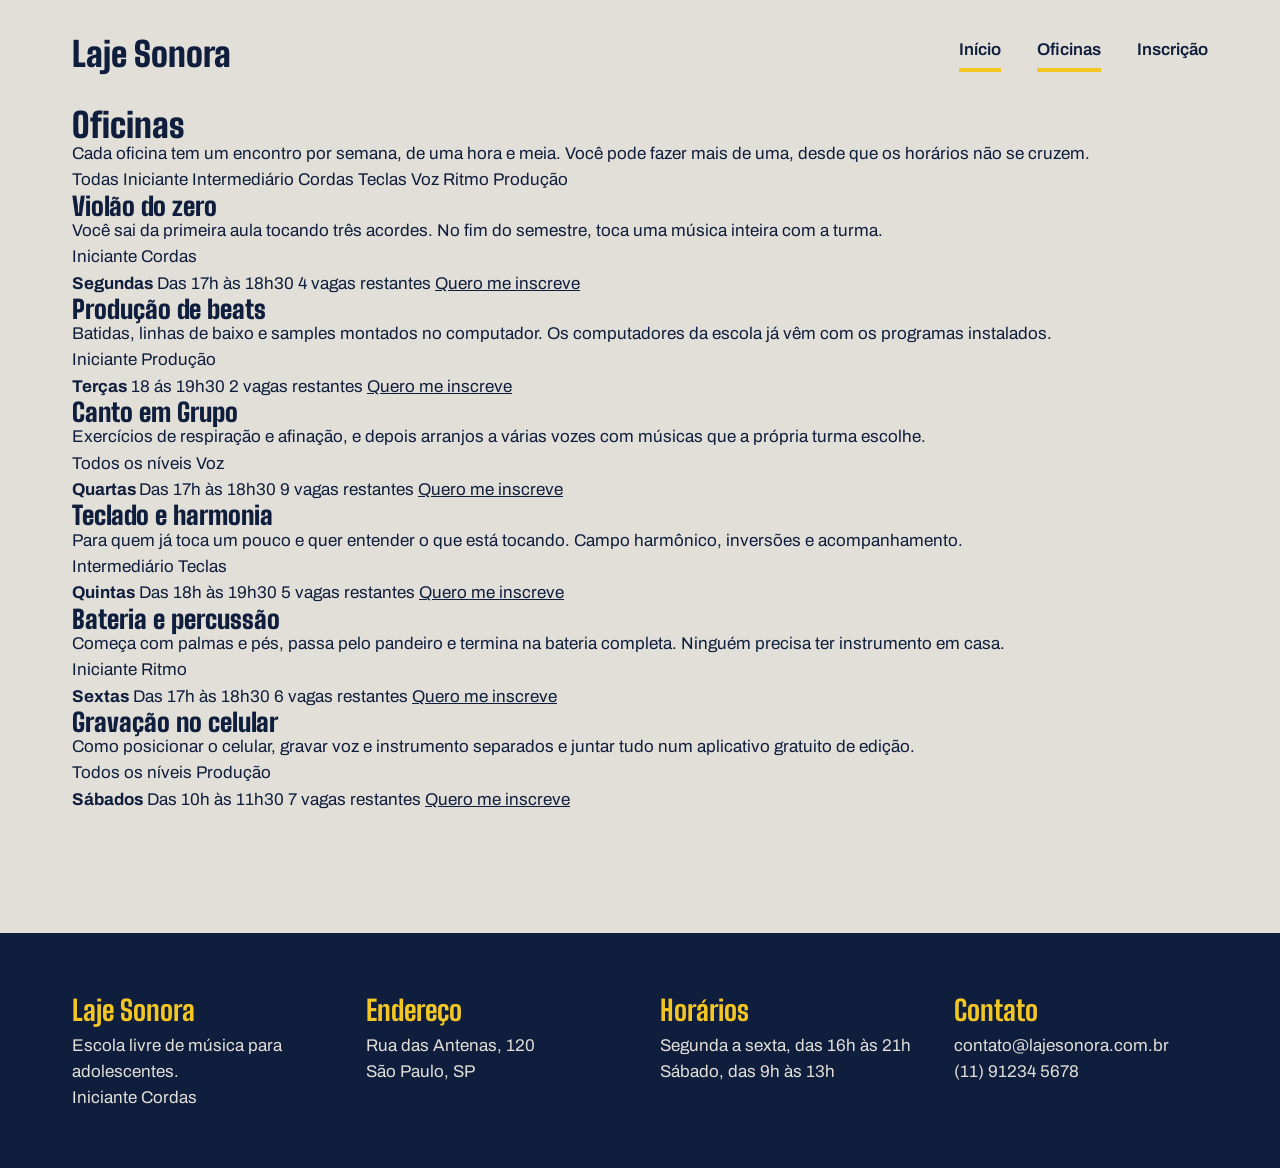
==== oficinas.html @ b62bff8b "HTML da página de oficinas" ====
<!DOCTYPE html>
<html lang="pt-BR">
<head>
    <meta charset="UTF-8">
    <meta name="viewport" content="width=device-width, initial-scale=1.0">
    <link rel="preconnect" href="https://fonts.googleapis.com">
    <link rel="preconnect" href="https://fonts.gstatic.com" crossorigin>
    <link href="https://fonts.googleapis.com/css2?family=Archivo:ital,wght@0,100..900;1,100..900&family=Big+Shoulders:opsz,wght@10..72,100..900&display=swap" rel="stylesheet">
    <link rel="stylesheet" href="oficinas.css">     
    <title>Laje Sonora | Oficinas</title>
</head>
<body>
    <header class="conteudo topo ">
        <a href="index.html" class="logo">Laje Sonora</a>
        <nav class="menu">
            <a = href="index.html" class="atual" >Início</a>
            <a href="oficinas.html" class="atual">Oficinas</a>
            <a href="inscricao.html">Inscrição</a>
        </nav>
    </header>
    <main class="conteudo">
        <h1 class="titulo-pagina">Oficinas</h1>
        <p class="subtitulo-pagina">Cada oficina tem um encontro por semana, de uma hora e meia. Você pode fazer mais de uma, desde que os horários não se cruzem.</p>
        <div class="filtros">
            <span class="filtro" class="ativo">Todas</span>
            <span class="filtro">Iniciante</span>
            <span class="filtro">Intermediário</span>
            <span class="filtro">Cordas</span>
            <span class="filtro">Teclas</span>
            <span class="filtro">Voz</span>
            <span class="filtro">Ritmo</span>
            <span class="filtro">Produção</span>
        </div>
        <div class="lista">
            <article class="oficina">
                <div class="foto foto-azul"></div>
                <div class="oficina-texto">
                    <h2>Violão do zero</h2>
                    <p>Você sai da primeira aula tocando três acordes. No fim do semestre, toca uma música inteira com a turma.</p>
                    <div class="etiquetas">
                        <span class="etiqueta">Iniciante</span>
                        <span class="etiqueta">Cordas</span>
                    </div>
                </div>
                <strong>Segundas</strong>
                    <span>Das 17h às 18h30</span>
                    <span>4 vagas restantes</span>
                    <a href="inscricao.html">Quero me inscreve</a>
            </article>
            <article class="oficina">
                <div class="foto foto-amarela"></div>
                <div class="oficina-texto">
                    <h2>Produção de beats</h2>
                    <p>Batidas, linhas de baixo e samples montados no computador. Os computadores da escola já vêm com os programas instalados.</p>
                    <div class="etiquetas">
                        <span class="etiqueta">Iniciante</span>
                        <span class="etiqueta">Produção</span>
                    </div>
                </div>
                <strong>Terças</strong>
                    <span>18 ás 19h30</span>
                    <span>2 vagas restantes</span>
                    <a href="inscricao.html">Quero me inscreve</a>
            </article>
            <article class="oficina">
                <div class="foto foto-tinta"></div>
                <div class="oficina-texto">
                    <h2>Canto em Grupo</h2>
                    <p>Exercícios de respiração e afinação, e depois arranjos a várias vozes com músicas que a própria turma escolhe.</p>
                    <div class="etiquetas">
                        <span class="etiqueta">Todos os níveis</span>
                        <span class="etiqueta">Voz</span>
                    </div>
                </div>
                <strong>Quartas </strong>
                    <span>Das 17h às 18h30</span>
                    <span>9 vagas restantes</span>
                    <a href="inscricao.html">Quero me inscreve</a>    
            </article>
            <article class="oficina">
                <div class="foto"></div>
                <div class="oficina-texto">
                    <h2>Teclado e harmonia</h2>
                    <p>Para quem já toca um pouco e quer entender o que está tocando. Campo harmônico, inversões e acompanhamento.</p>
                    <div class="etiquetas">
                        <span class="etiqueta">Intermediário</span>
                        <span class="etiqueta">Teclas</span>
                    </div>
                </div>
                <strong>Quintas</strong>
                    <span>Das 18h às 19h30</span>
                    <span>5 vagas restantes</span>
                    <a href="inscricao.html">Quero me inscreve</a>        
            </article>
            <article class="oficina">
                <div class="foto foto-azul"></div>
                <div class="oficina-texto">
                    <h2>Bateria e percussão</h2>
                    <p>Começa com palmas e pés, passa pelo pandeiro e termina na bateria completa. Ninguém precisa ter instrumento em casa.</p>
                    <div class="etiquetas">
                        <span class="etiqueta">Iniciante</span>
                        <span class="etiqueta">Ritmo</span>
                    </div>
                </div>
                <strong>Sextas</strong>
                    <span>Das 17h às 18h30</span>
                    <span>6 vagas restantes</span>
                    <a href="inscricao.html">Quero me inscreve</a>
            </article>
            <article class="oficina">
                <div class="foto foto-amarela"></div>
                <div class="oficina-texto">
                    <h2>Gravação no celular</h2>
                    <p>Como posicionar o celular, gravar voz e instrumento separados e juntar tudo num aplicativo gratuito de edição.</p>
                    <div class="etiquetas">
                        <span class="etiqueta">Todos os níveis</span>
                        <span class="etiqueta">Produção</span>
                    </div>
                </div>
                <strong>Sábados</strong>
                    <span>Das 10h às 11h30</span>
                    <span>7 vagas restantes</span>
                    <a href="inscricao.html">Quero me inscreve</a>
                
            </article>
        </div>
    </main>
        <footer class="rodape">
            <div class="conteudo rodape-colunas">
                <div class="rodape-coluna">
                    <h4>Laje Sonora</h4>
                    <p>Escola livre de música para adolescentes.</p>
                    <div class="etiquetas">
                        <span class="etiqueta">Iniciante</span>
                        <span class="etiqueta">Cordas</span>
                    </div>
                </div>
                <div class="rodape-coluna">
                    <h4>Endereço</h4>
                    <p>Rua das Antenas, 120
                        <br>
                        São Paulo, SP
                    </p>
                </div>
                <div class="rodape-coluna">
                    <h4>Horários</h4>
                    <p>Segunda a sexta, das 16h às 21h
                        <br>
                        Sábado, das 9h às 13h
                    </p>
                </div>
                <div class="rodape-coluna">
                    <h4>Contato</h4>
                    <p>contato@lajesonora.com.br
                        <br>
                        (11) 91234 5678
                    </p>
                </div>
            </div>
        </footer>
</body>
</html>
---- oficinas.css ----
* {
    margin: 0;
    padding: 0;
    box-sizing: border-box;
}

:root {
    --concreto: #E2DFD8;
    --concreto-escuro: #CBC7BE;
    --tinta: #0F1E3D;
    --caixa-dagua: #1F5FBF;
    --fita: #F3C623;
    --branco: #FFFFFF;

    --fonte-cartaz: "Big Shoulders", "Arial Narrow", sans-serif;
    --fonte-texto: "Archivo", Arial, sans-serif;
}

body {
    background-color: var(--concreto);
    color: var(--tinta);
    font-family: var(--fonte-texto);
    font-size: 17px;
    line-height: 1.55;
}

a {
    color: inherit;
}

h1,
h2,
h3 {
    font-family: var(--fonte-cartaz);
    font-weight: 900;
    line-height: 0.95;
}

.conteudo {
    max-width: 1200px;
    margin-inline: auto;
    padding-inline: 32px;
}

.topo {
    padding-block: 28px;
    display: flex;
    justify-content: space-between;
    align-items: center;
}

.logo {
    font-family: var(--fonte-cartaz);
    font-size: 34px;
    font-weight: 900;
    text-decoration: none;
}

.menu {
    display: flex;
    gap: 36px;
}

.menu a {
    font-weight: 600;
    text-decoration: none;
    padding-bottom: 4px;
    border-bottom: 4px solid transparent;
}

.menu a:hover {
    border-bottom-color: var(--tinta);
}

.menu a.atual {
    border-bottom-color: var(--fita);
}

.rodape {
    margin-top: 120px;
    background-color: var(--tinta);
    color: var(--concreto);
    padding-block: 56px;
}

.rodape-colunas {
    display: flex;
    gap: 40px;
}

.rodape-coluna {
    flex: 1;
}

.rodape h4 {
    font-family: var(--fonte-cartaz);
    font-size: 28px;
    color: var(--fita);
}

.foto-azul {
    background-color: var(--caixa-dagua);
}

.foto-amarela {
    background-color: var(--fita);
}

.foto-tinta {
    background-color: var(--tinta);
}
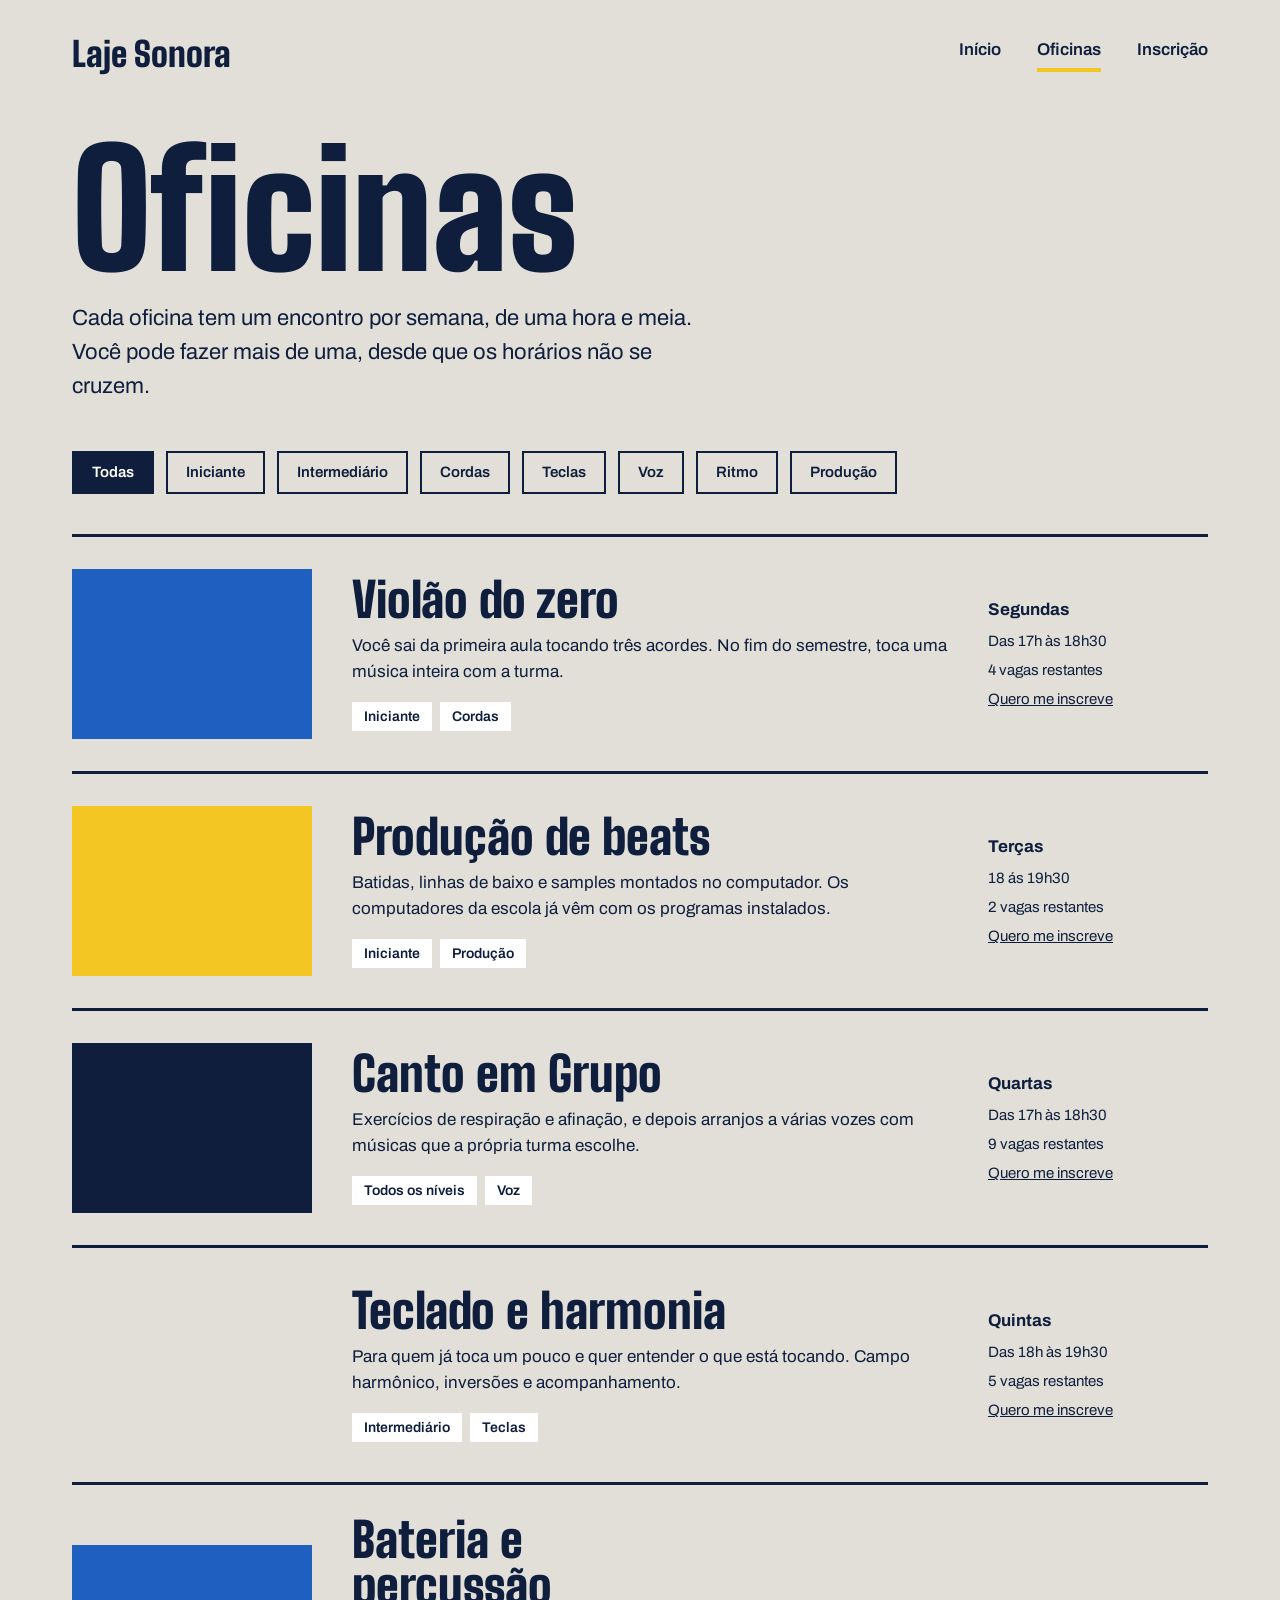
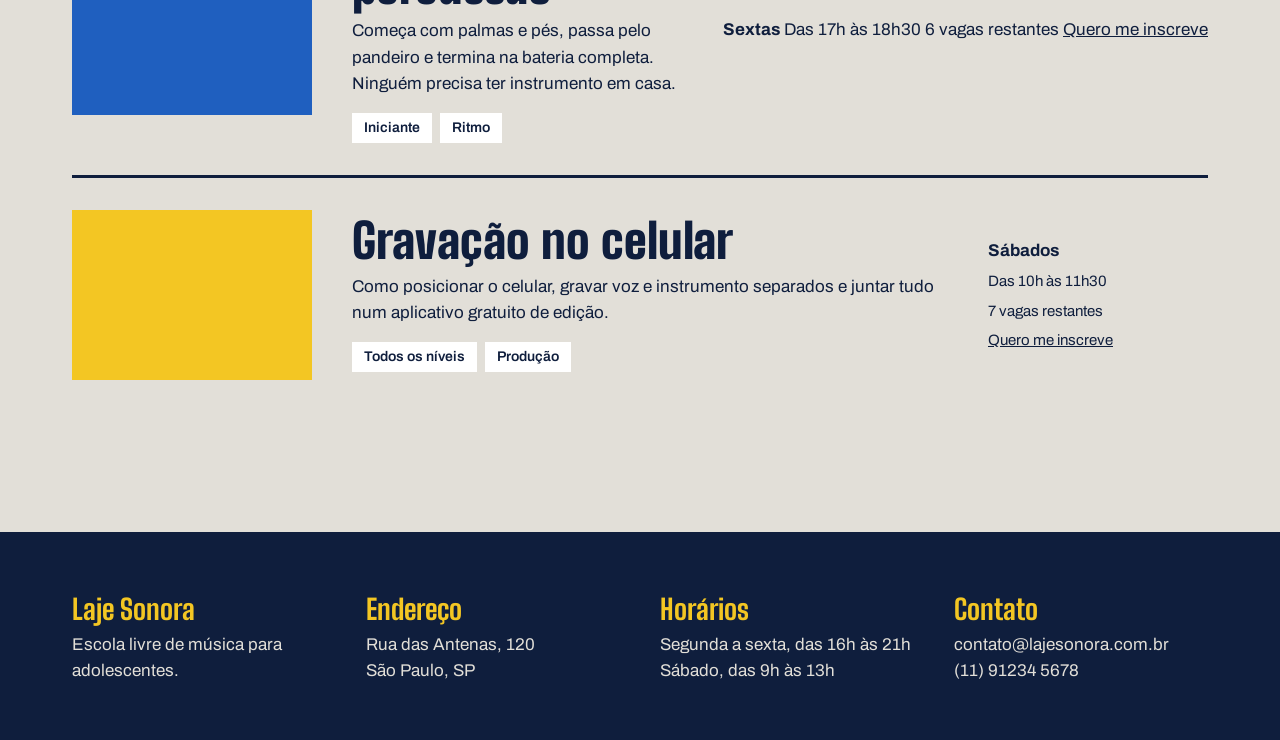
==== commit a68e555c: "Página de oficinas pronta" ====
--- a/oficinas.html
+++ b/oficinas.html
@@ -13,7 +13,7 @@
     <header class="conteudo topo ">
         <a href="index.html" class="logo">Laje Sonora</a>
         <nav class="menu">
-            <a = href="index.html" class="atual" >Início</a>
+            <a = href="index.html" >Início</a>
             <a href="oficinas.html" class="atual">Oficinas</a>
             <a href="inscricao.html">Inscrição</a>
         </nav>
@@ -22,7 +22,7 @@
         <h1 class="titulo-pagina">Oficinas</h1>
         <p class="subtitulo-pagina">Cada oficina tem um encontro por semana, de uma hora e meia. Você pode fazer mais de uma, desde que os horários não se cruzem.</p>
         <div class="filtros">
-            <span class="filtro" class="ativo">Todas</span>
+            <span class="filtro ativo">Todas</span>
             <span class="filtro">Iniciante</span>
             <span class="filtro">Intermediário</span>
             <span class="filtro">Cordas</span>
@@ -42,10 +42,12 @@
                         <span class="etiqueta">Cordas</span>
                     </div>
                 </div>
-                <strong>Segundas</strong>
+                <div class="oficina-detalhes">
+                    <strong>Segundas</strong>
                     <span>Das 17h às 18h30</span>
                     <span>4 vagas restantes</span>
                     <a href="inscricao.html">Quero me inscreve</a>
+                </div>           
             </article>
             <article class="oficina">
                 <div class="foto foto-amarela"></div>
@@ -57,10 +59,12 @@
                         <span class="etiqueta">Produção</span>
                     </div>
                 </div>
-                <strong>Terças</strong>
+                <div class="oficina-detalhes">
+                    <strong>Terças</strong>
                     <span>18 ás 19h30</span>
                     <span>2 vagas restantes</span>
                     <a href="inscricao.html">Quero me inscreve</a>
+                </div>    
             </article>
             <article class="oficina">
                 <div class="foto foto-tinta"></div>
@@ -72,10 +76,12 @@
                         <span class="etiqueta">Voz</span>
                     </div>
                 </div>
-                <strong>Quartas </strong>
+                <div class="oficina-detalhes">
+                    <strong>Quartas </strong>
                     <span>Das 17h às 18h30</span>
                     <span>9 vagas restantes</span>
-                    <a href="inscricao.html">Quero me inscreve</a>    
+                    <a href="inscricao.html">Quero me inscreve</a>  
+                </div>  
             </article>
             <article class="oficina">
                 <div class="foto"></div>
@@ -87,10 +93,12 @@
                         <span class="etiqueta">Teclas</span>
                     </div>
                 </div>
-                <strong>Quintas</strong>
+                <div class="oficina-detalhes">
+                    <strong>Quintas</strong>
                     <span>Das 18h às 19h30</span>
                     <span>5 vagas restantes</span>
-                    <a href="inscricao.html">Quero me inscreve</a>        
+                    <a href="inscricao.html">Quero me inscreve</a> 
+                </div>     
             </article>
             <article class="oficina">
                 <div class="foto foto-azul"></div>
@@ -102,10 +110,12 @@
                         <span class="etiqueta">Ritmo</span>
                     </div>
                 </div>
-                <strong>Sextas</strong>
+                <div class="oficina-detelhes">
+                    <strong>Sextas</strong>
                     <span>Das 17h às 18h30</span>
                     <span>6 vagas restantes</span>
                     <a href="inscricao.html">Quero me inscreve</a>
+                </div>
             </article>
             <article class="oficina">
                 <div class="foto foto-amarela"></div>
@@ -117,11 +127,12 @@
                         <span class="etiqueta">Produção</span>
                     </div>
                 </div>
-                <strong>Sábados</strong>
+                <div class="oficina-detalhes">
+                    <strong>Sábados</strong>
                     <span>Das 10h às 11h30</span>
                     <span>7 vagas restantes</span>
                     <a href="inscricao.html">Quero me inscreve</a>
-                
+                </div> 
             </article>
         </div>
     </main>
@@ -130,10 +141,6 @@
                 <div class="rodape-coluna">
                     <h4>Laje Sonora</h4>
                     <p>Escola livre de música para adolescentes.</p>
-                    <div class="etiquetas">
-                        <span class="etiqueta">Iniciante</span>
-                        <span class="etiqueta">Cordas</span>
-                    </div>
                 </div>
                 <div class="rodape-coluna">
                     <h4>Endereço</h4>
--- a/oficinas.css
+++ b/oficinas.css
@@ -109,3 +109,90 @@
 .foto-tinta {
     background-color: var(--tinta);
 }
+
+.titulo-pagina{
+    font-size: 160px;
+    margin-top: 24px ;
+}
+
+.subtitulo-pagina{
+    font-size: 22px;
+    max-width: 640px;
+    margin-top: 16px;
+}
+
+.filtros{
+    margin-top: 48px;
+    display: flex;
+    flex-wrap: wrap;
+    gap: 12px;
+}
+
+.filtro{
+    border: 2px solid var(--tinta);
+    padding: 8px 18px;
+    font-weight: 600;
+    font-size: 15px;
+}
+
+.filtro.ativo{
+    background-color: var(--tinta);
+    color: var(--branco);
+}
+
+.lista{
+    margin-top: 40px;
+}
+
+.oficina{
+    padding-block: 32px;
+    border-top:3px solid var(--tinta) ;
+    display: flex;
+    align-items: center;
+    gap: 40px;
+}
+
+.oficina .foto{
+    width: 240px;
+    height: 170px;
+    flex-shrink: 0;
+}
+
+.oficina-texto{
+    flex: 1;
+}
+
+.oficina h2{
+    font-size: 48px;
+    margin-bottom: 10px;
+}
+
+.etiquetas{
+    margin-top: 16px;
+    display: flex;
+    gap: 8px;
+}
+
+.etiqueta{
+    background-color: var(--branco);
+    padding: 4px 12px;
+    font-size: 14px;
+    font-weight: 600;
+}
+
+.oficina-detalhes{
+    width: 220px;
+    font-size: 15px;
+    display: flex;
+    flex-direction: column;
+    gap: 6px;
+}
+
+.oficina-detalhes strong{
+    font-size: 17px;
+}
+
+.oficinas-detalhes a{
+    margin-top: 10px;
+    font-weight: 700;
+}
